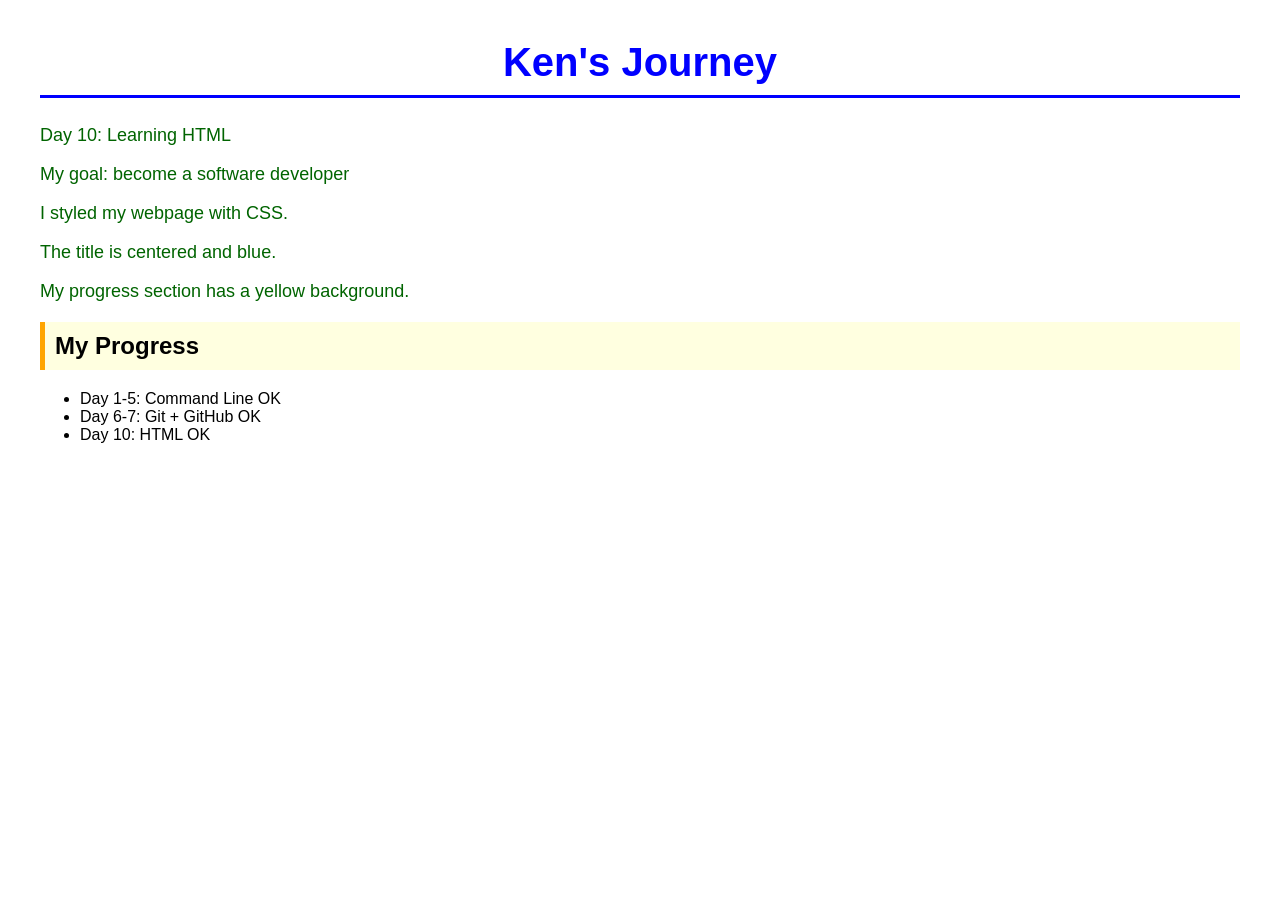
==== index.html @ 07228c89 "add box model and centering styles" ====
<!DOCTYPE html>
<html lang="en">
<head>
    <meta charset="UTF-8">
    <meta name="viewport" content="width=device-width, initial-scale=1.0">
    <title>өөрийн вэб</title>

    <style>
        h1 {
            color: blue; 
            font-size: 40px;
        }
        p {
            color: darkgreen;
            font-size: 18px;
        }
        h2 {
           background-color: lightyellow;
        }

        body {
            font-family: Arial, sans-serif; 
            margin: 40px;
            padding-bottom: 10px;

        }

        h1 {
            text-align: center;
            border-bottom: 3px solid blue; 
            padding-bottom: 10px;
        }

        h2 {
            padding: 10px; 
            border-left: 5px solid orange;

        }
</style>

</head>
<body>
    
</body>
</html> <h1>Ken's Journey</h1>
<p>Day 10: Learning HTML</p>
<p>My goal: become a software developer</p>
<p> I styled my webpage with CSS.</p>
<p> The title is centered and blue.</p>
<p> My progress section has a yellow background. </p>
<h2>My Progress</h2>
<ul>
    <li>Day 1-5: Command Line OK</li>
    <li>Day 6-7: Git + GitHub OK </li>
    <li>Day 10: HTML OK</li>
</ul>
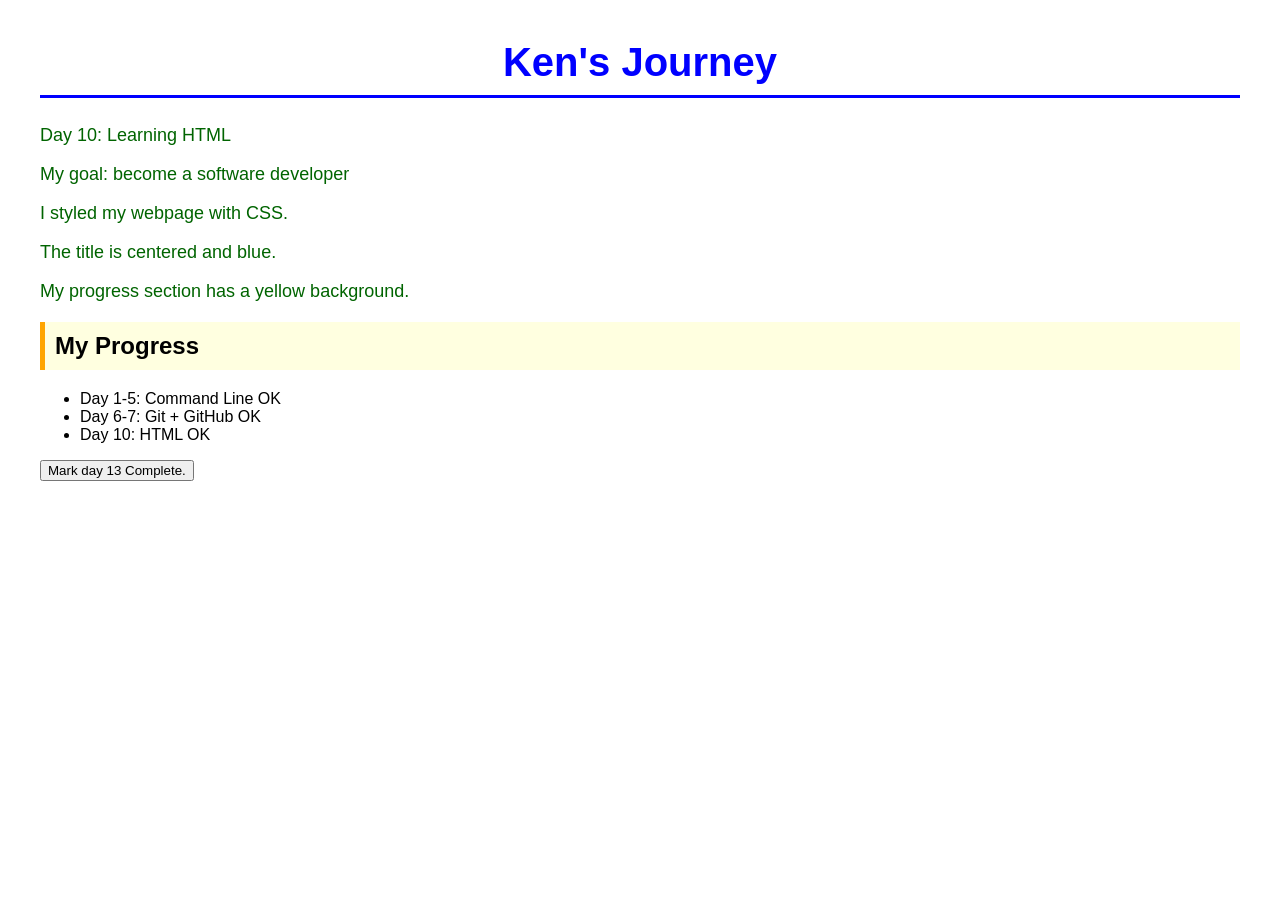
==== commit 1a432183: "шинэ зүйл нэмэлтээр хийв" ====
--- a/index.html
+++ b/index.html
@@ -40,9 +40,10 @@
 
 </head>
 <body>
-    
+
 </body>
-</html> <h1>Ken's Journey</h1>
+</html> 
+<h1>Ken's Journey</h1>
 <p>Day 10: Learning HTML</p>
 <p>My goal: become a software developer</p>
 <p> I styled my webpage with CSS.</p>
@@ -53,4 +54,5 @@
     <li>Day 1-5: Command Line OK</li>
     <li>Day 6-7: Git + GitHub OK </li>
     <li>Day 10: HTML OK</li>
-</ul>+</ul>
+ <button onclick="alert('Day 13 done!')"> Mark day 13 Complete. </button>
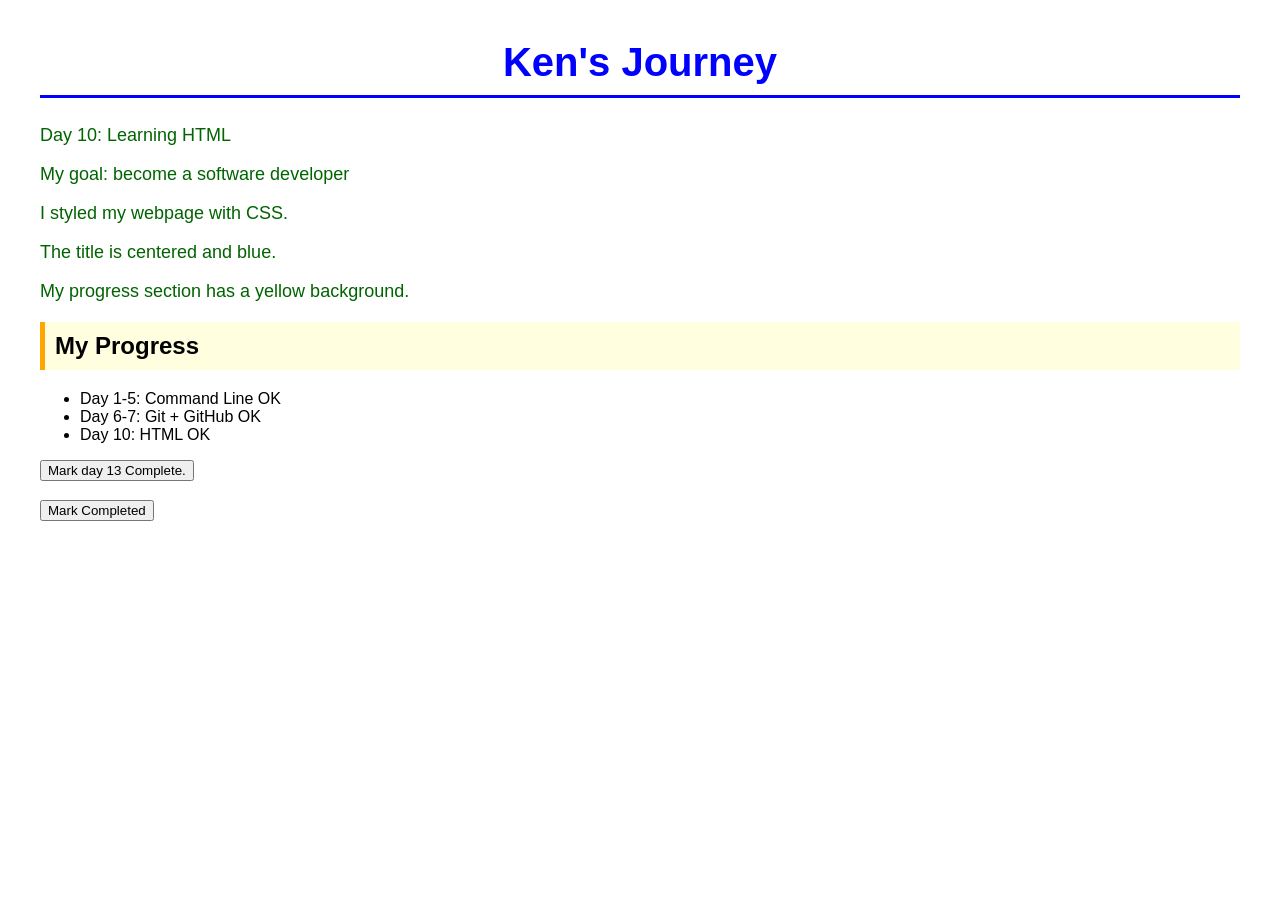
==== commit ca281fc2: "add interactive mark comple button" ====
--- a/index.html
+++ b/index.html
@@ -3,7 +3,7 @@
 <head>
     <meta charset="UTF-8">
     <meta name="viewport" content="width=device-width, initial-scale=1.0">
-    <title>өөрийн вэб</title>
+    <title>website own </title>
 
     <style>
         h1 {
@@ -42,8 +42,10 @@
 <body>
 
 </body>
+
+<h1>Ken's Journey</h1> 
 </html> 
-<h1>Ken's Journey</h1>
+
 <p>Day 10: Learning HTML</p>
 <p>My goal: become a software developer</p>
 <p> I styled my webpage with CSS.</p>
@@ -55,4 +57,17 @@
     <li>Day 6-7: Git + GitHub OK </li>
     <li>Day 10: HTML OK</li>
 </ul>
- <button onclick="alert('Day 13 done!')"> Mark day 13 Complete. </button>+ 
+
+
+
+<button onclick="alert('Day14 done!')"> Mark day 13 Complete. </button>
+
+ <p><id="day 14: Not Completed"</p>
+ <button onclick="markDone()">Mark Completed</button>
+
+ <script> 
+    function markDone() {
+        document.getElementById('day14').texContent = 'Day14: Completed!';
+    }
+ </script>
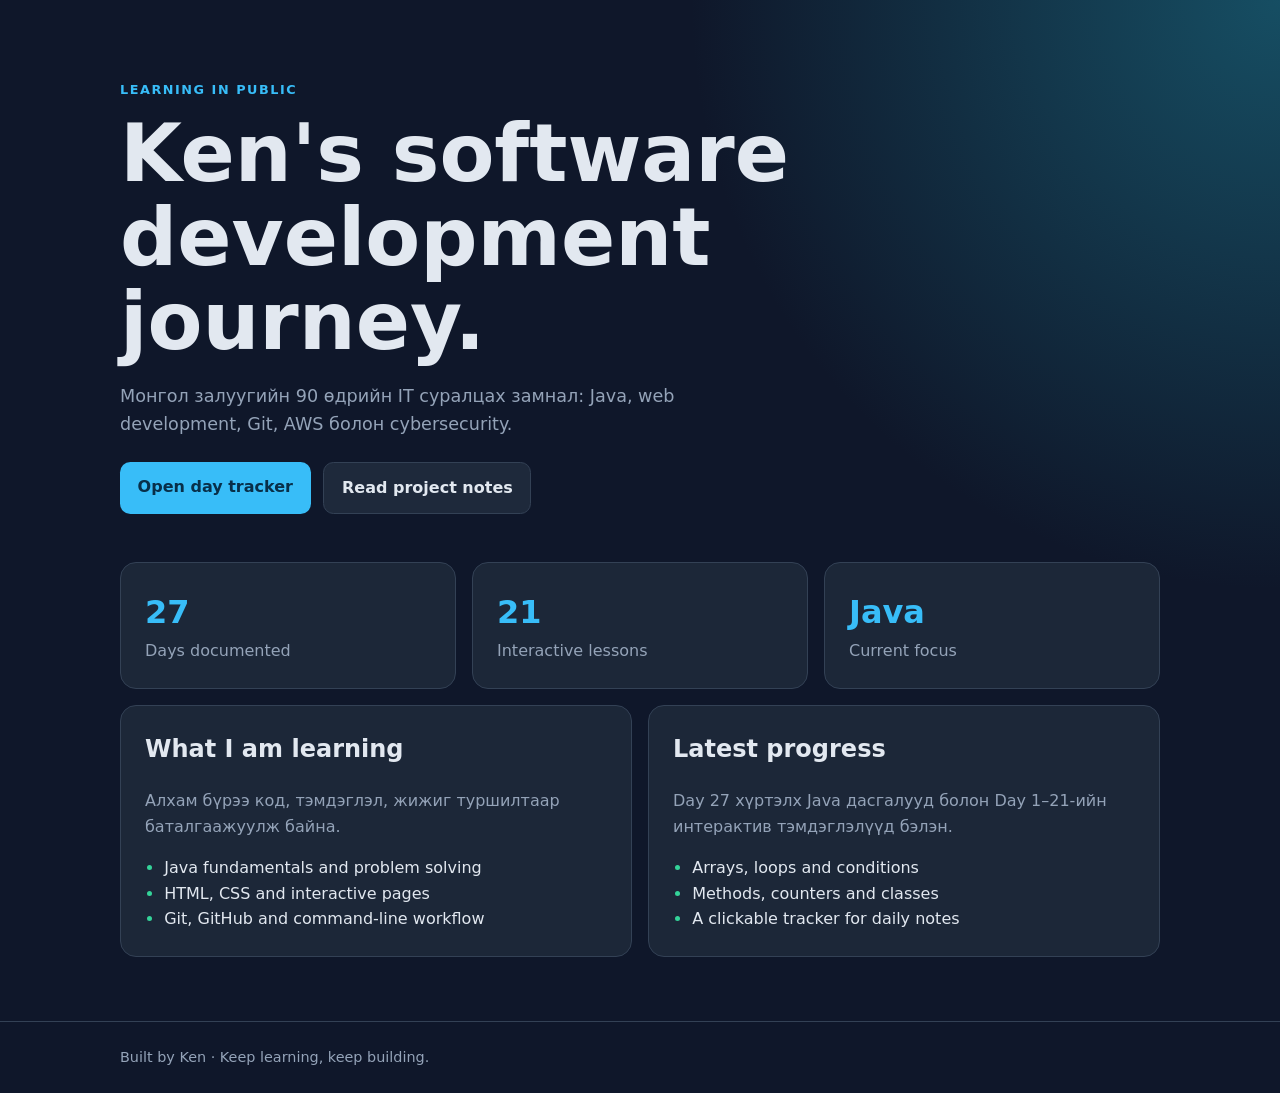
==== commit a1d9df0f: "upgrade readme" ====
--- a/index.html
+++ b/index.html
@@ -3,71 +3,114 @@
 <head>
     <meta charset="UTF-8">
     <meta name="viewport" content="width=device-width, initial-scale=1.0">
-    <title>website own </title>
-
+    <meta name="description" content="Ken's software development learning journey">
+    <title>Ken's Learning Journey</title>
     <style>
-        h1 {
-            color: blue; 
-            font-size: 40px;
-        }
-        p {
-            color: darkgreen;
-            font-size: 18px;
-        }
-        h2 {
-           background-color: lightyellow;
+        :root {
+            color-scheme: dark;
+            --background: #0f172a;
+            --surface: #1e293b;
+            --surface-light: #334155;
+            --text: #e2e8f0;
+            --muted: #94a3b8;
+            --accent: #38bdf8;
+            --accent-strong: #0ea5e9;
+            --success: #34d399;
         }
 
+        * { box-sizing: border-box; }
+
         body {
-            font-family: Arial, sans-serif; 
-            margin: 40px;
-            padding-bottom: 10px;
-
+            margin: 0;
+            min-height: 100vh;
+            font-family: Inter, ui-sans-serif, system-ui, -apple-system, sans-serif;
+            color: var(--text);
+            background: radial-gradient(circle at top right, #164e63 0, transparent 35%), var(--background);
+            line-height: 1.6;
         }
 
-        h1 {
-            text-align: center;
-            border-bottom: 3px solid blue; 
-            padding-bottom: 10px;
+        .container { width: min(1040px, 92%); margin: 0 auto; }
+
+        header { padding: 5rem 0 3rem; }
+
+        .eyebrow {
+            margin: 0 0 .75rem;
+            color: var(--accent);
+            font-weight: 700;
+            letter-spacing: .12em;
+            text-transform: uppercase;
+            font-size: .8rem;
         }
 
-        h2 {
-            padding: 10px; 
-            border-left: 5px solid orange;
+        h1 { max-width: 700px; margin: 0; font-size: clamp(2.5rem, 7vw, 5rem); line-height: 1.05; }
+        header p { max-width: 620px; color: var(--muted); font-size: 1.1rem; }
 
+        .actions { display: flex; flex-wrap: wrap; gap: .8rem; margin-top: 1.5rem; }
+        .button { padding: .75rem 1.1rem; border-radius: .65rem; font-weight: 700; text-decoration: none; }
+        .button-primary { color: #082f49; background: var(--accent); }
+        .button-secondary { color: var(--text); border: 1px solid var(--surface-light); background: var(--surface); }
+        .button:hover { filter: brightness(1.1); }
+
+        .stats, .cards { display: grid; gap: 1rem; }
+        .stats { grid-template-columns: repeat(3, 1fr); margin-bottom: 1rem; }
+        .cards { grid-template-columns: repeat(2, 1fr); padding-bottom: 4rem; }
+        .card, .stat { padding: 1.5rem; border: 1px solid var(--surface-light); border-radius: 1rem; background: color-mix(in srgb, var(--surface) 88%, transparent); }
+        .stat strong { display: block; color: var(--accent); font-size: 2rem; }
+        .stat span, .card p { color: var(--muted); }
+        .card h2 { margin-top: 0; }
+        .card ul { margin-bottom: 0; padding-left: 1.2rem; }
+        .card li::marker { color: var(--success); }
+
+        footer { padding: 1.5rem 0; border-top: 1px solid var(--surface-light); color: var(--muted); font-size: .9rem; }
+
+        @media (max-width: 650px) {
+            header { padding-top: 3rem; }
+            .stats, .cards { grid-template-columns: 1fr; }
         }
-</style>
-
+    </style>
 </head>
 <body>
+    <header class="container">
+        <p class="eyebrow">Learning in public</p>
+        <h1>Ken's software development journey.</h1>
+        <p>Монгол залуугийн 90 өдрийн IT суралцах замнал: Java, web development, Git, AWS болон cybersecurity.</p>
+        <nav class="actions" aria-label="Main navigation">
+            <a class="button button-primary" href="Day_Practices_21/index.html">Open day tracker</a>
+            <a class="button button-secondary" href="README.md">Read project notes</a>
+        </nav>
+    </header>
 
+    <main class="container">
+        <section class="stats" aria-label="Progress summary">
+            <div class="stat"><strong>27</strong><span>Days documented</span></div>
+            <div class="stat"><strong>21</strong><span>Interactive lessons</span></div>
+            <div class="stat"><strong>Java</strong><span>Current focus</span></div>
+        </section>
+
+        <section class="cards">
+            <article class="card">
+                <h2>What I am learning</h2>
+                <p>Алхам бүрээ код, тэмдэглэл, жижиг туршилтаар баталгаажуулж байна.</p>
+                <ul>
+                    <li>Java fundamentals and problem solving</li>
+                    <li>HTML, CSS and interactive pages</li>
+                    <li>Git, GitHub and command-line workflow</li>
+                </ul>
+            </article>
+            <article class="card">
+                <h2>Latest progress</h2>
+                <p>Day 27 хүртэлх Java дасгалууд болон Day 1–21-ийн интерактив тэмдэглэлүүд бэлэн.</p>
+                <ul>
+                    <li>Arrays, loops and conditions</li>
+                    <li>Methods, counters and classes</li>
+                    <li>A clickable tracker for daily notes</li>
+                </ul>
+            </article>
+        </section>
+    </main>
+
+    <footer>
+        <div class="container">Built by Ken · Keep learning, keep building.</div>
+    </footer>
 </body>
-
-<h1>Ken's Journey</h1> 
-</html> 
-
-<p>Day 10: Learning HTML</p>
-<p>My goal: become a software developer</p>
-<p> I styled my webpage with CSS.</p>
-<p> The title is centered and blue.</p>
-<p> My progress section has a yellow background. </p>
-<h2>My Progress</h2>
-<ul>
-    <li>Day 1-5: Command Line OK</li>
-    <li>Day 6-7: Git + GitHub OK </li>
-    <li>Day 10: HTML OK</li>
-</ul>
- 
-
-
-
-<button onclick="alert('Day14 done!')"> Mark day 13 Complete. </button>
-
- <p><id="day 14: Not Completed"</p>
- <button onclick="markDone()">Mark Completed</button>
-
- <script> 
-    function markDone() {
-        document.getElementById('day14').texContent = 'Day14: Completed!';
-    }
- </script>+</html>
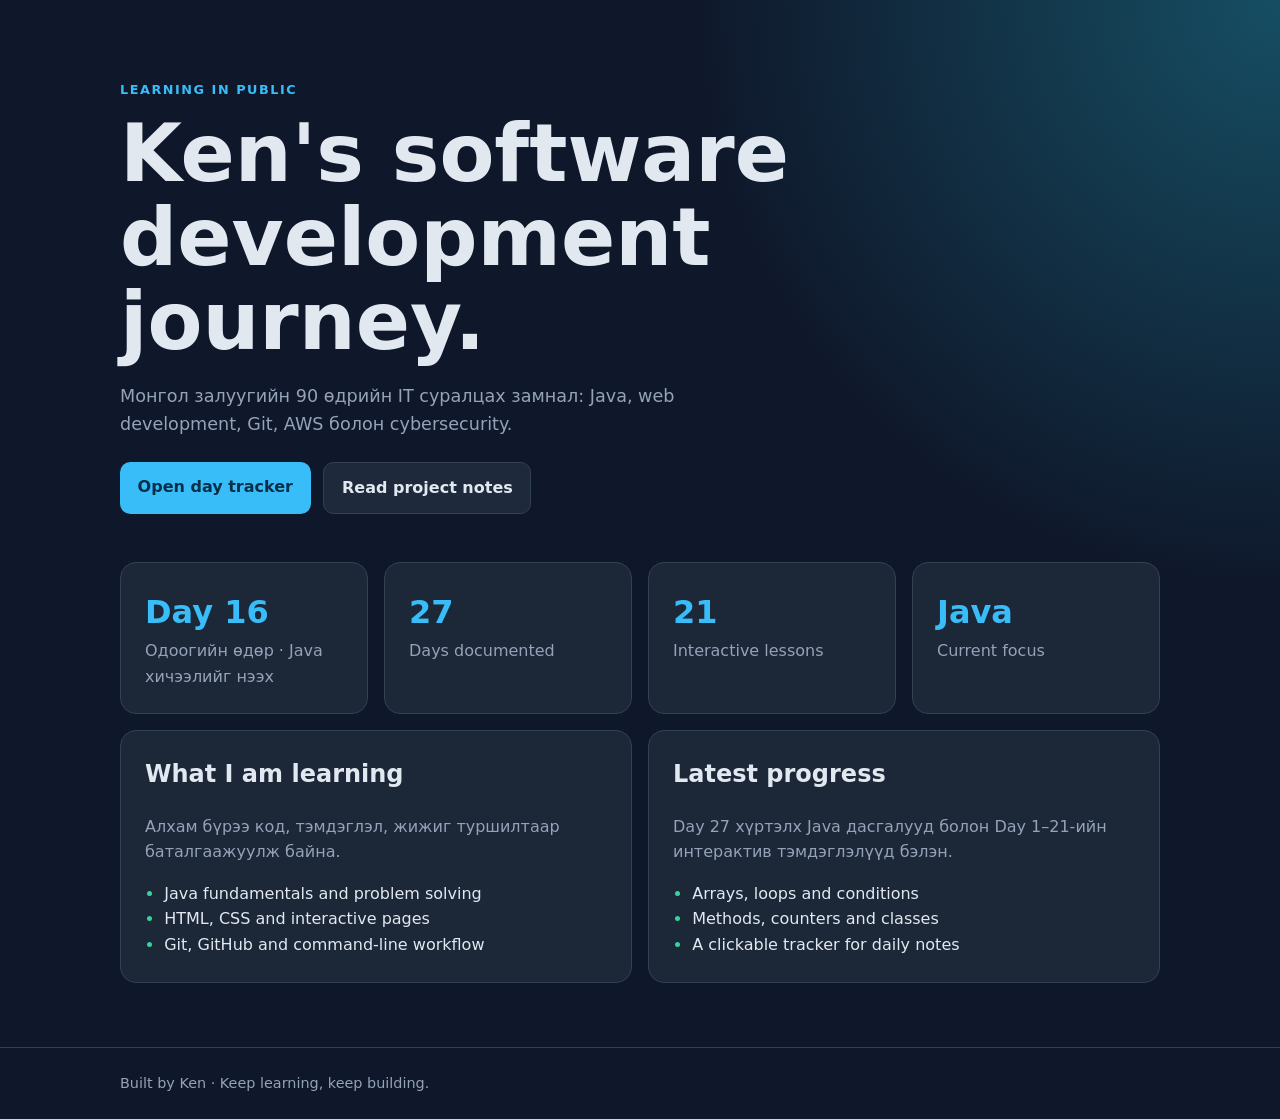
==== commit 726338b4: "new upgrade" ====
--- a/index.html
+++ b/index.html
@@ -52,11 +52,13 @@
         .button:hover { filter: brightness(1.1); }
 
         .stats, .cards { display: grid; gap: 1rem; }
-        .stats { grid-template-columns: repeat(3, 1fr); margin-bottom: 1rem; }
+        .stats { grid-template-columns: repeat(auto-fit, minmax(150px, 1fr)); margin-bottom: 1rem; }
         .cards { grid-template-columns: repeat(2, 1fr); padding-bottom: 4rem; }
         .card, .stat { padding: 1.5rem; border: 1px solid var(--surface-light); border-radius: 1rem; background: color-mix(in srgb, var(--surface) 88%, transparent); }
         .stat strong { display: block; color: var(--accent); font-size: 2rem; }
         .stat span, .card p { color: var(--muted); }
+        .stat-current { color: inherit; text-decoration: none; }
+        .stat-current:hover, .stat-current:focus-visible { border-color: var(--accent); }
         .card h2 { margin-top: 0; }
         .card ul { margin-bottom: 0; padding-left: 1.2rem; }
         .card li::marker { color: var(--success); }
@@ -82,6 +84,9 @@
 
     <main class="container">
         <section class="stats" aria-label="Progress summary">
+            <a class="stat stat-current" href="Day_Practices_16/JAVA_LESSON.md" aria-label="Одоогийн өдөр: Day 16. Java хичээлийг нээх">
+                <strong>Day 16</strong><span>Одоогийн өдөр · Java хичээлийг нээх</span>
+            </a>
             <div class="stat"><strong>27</strong><span>Days documented</span></div>
             <div class="stat"><strong>21</strong><span>Interactive lessons</span></div>
             <div class="stat"><strong>Java</strong><span>Current focus</span></div>
